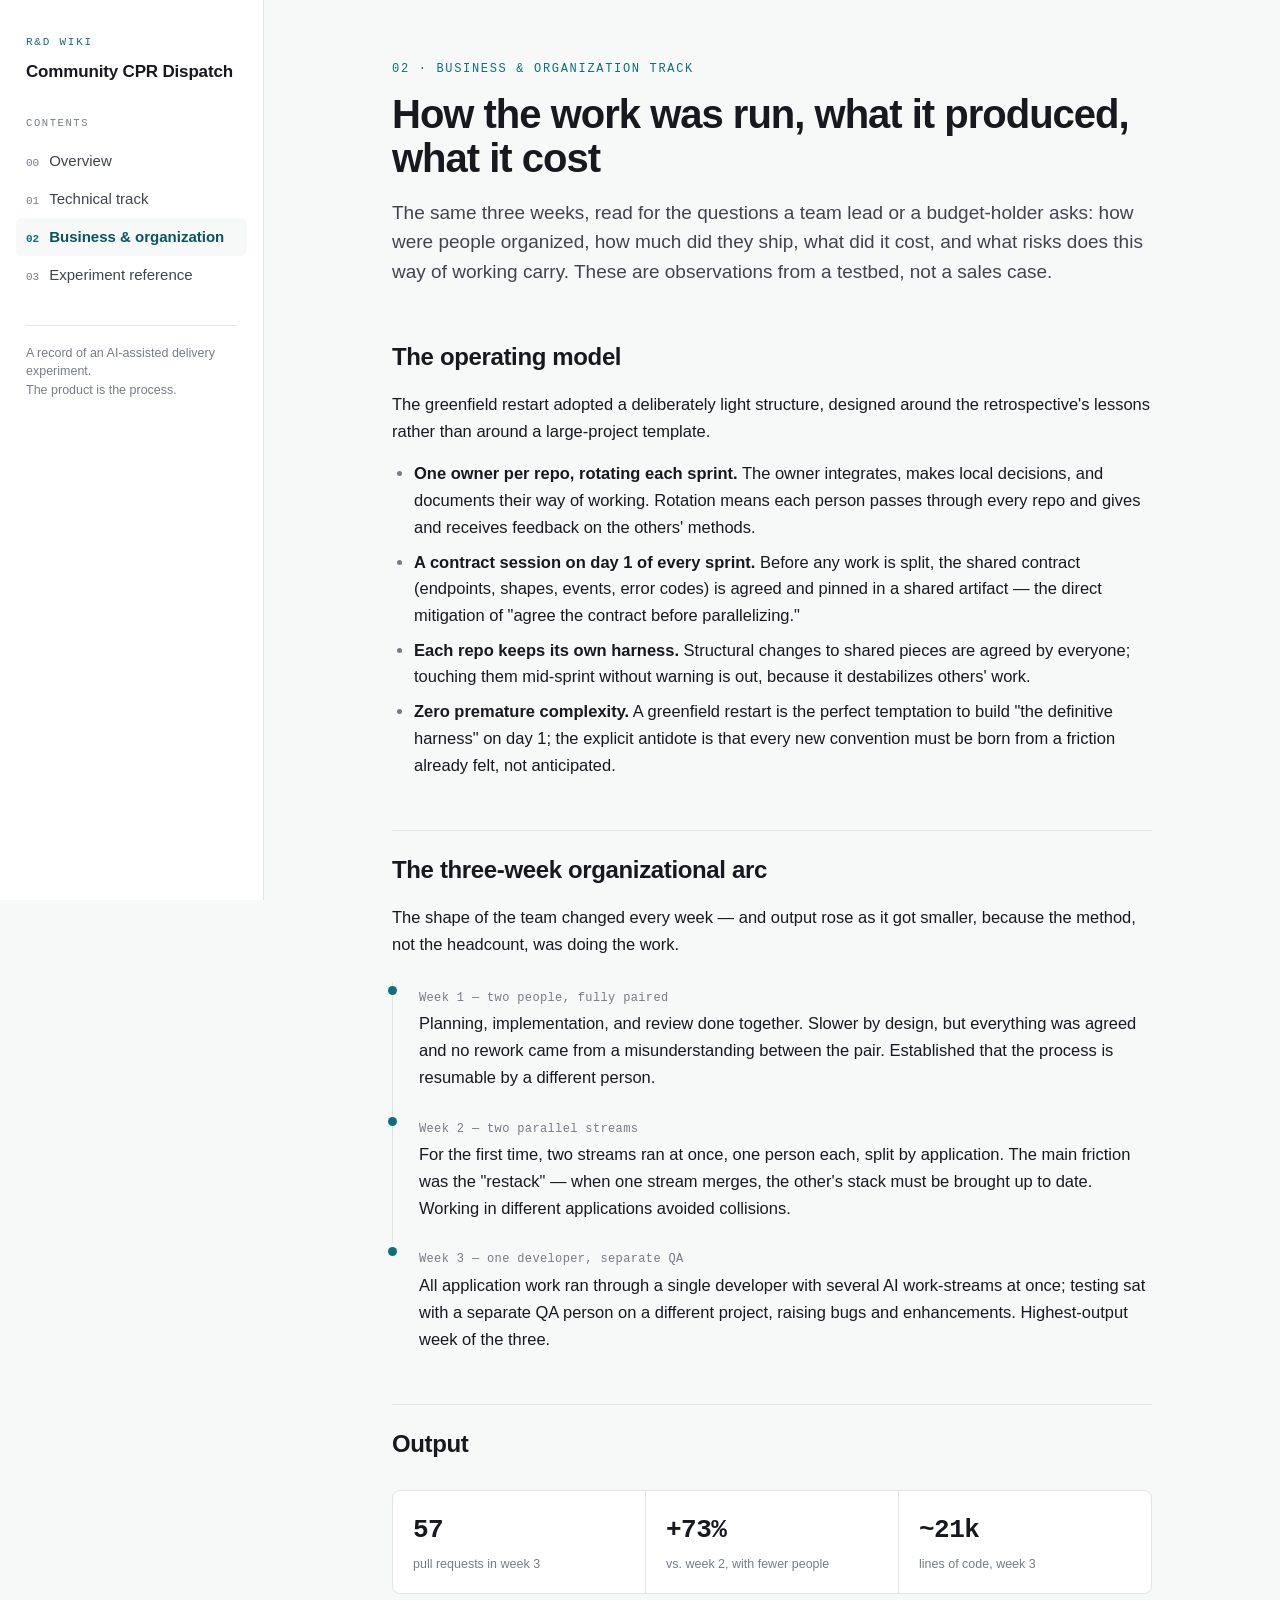
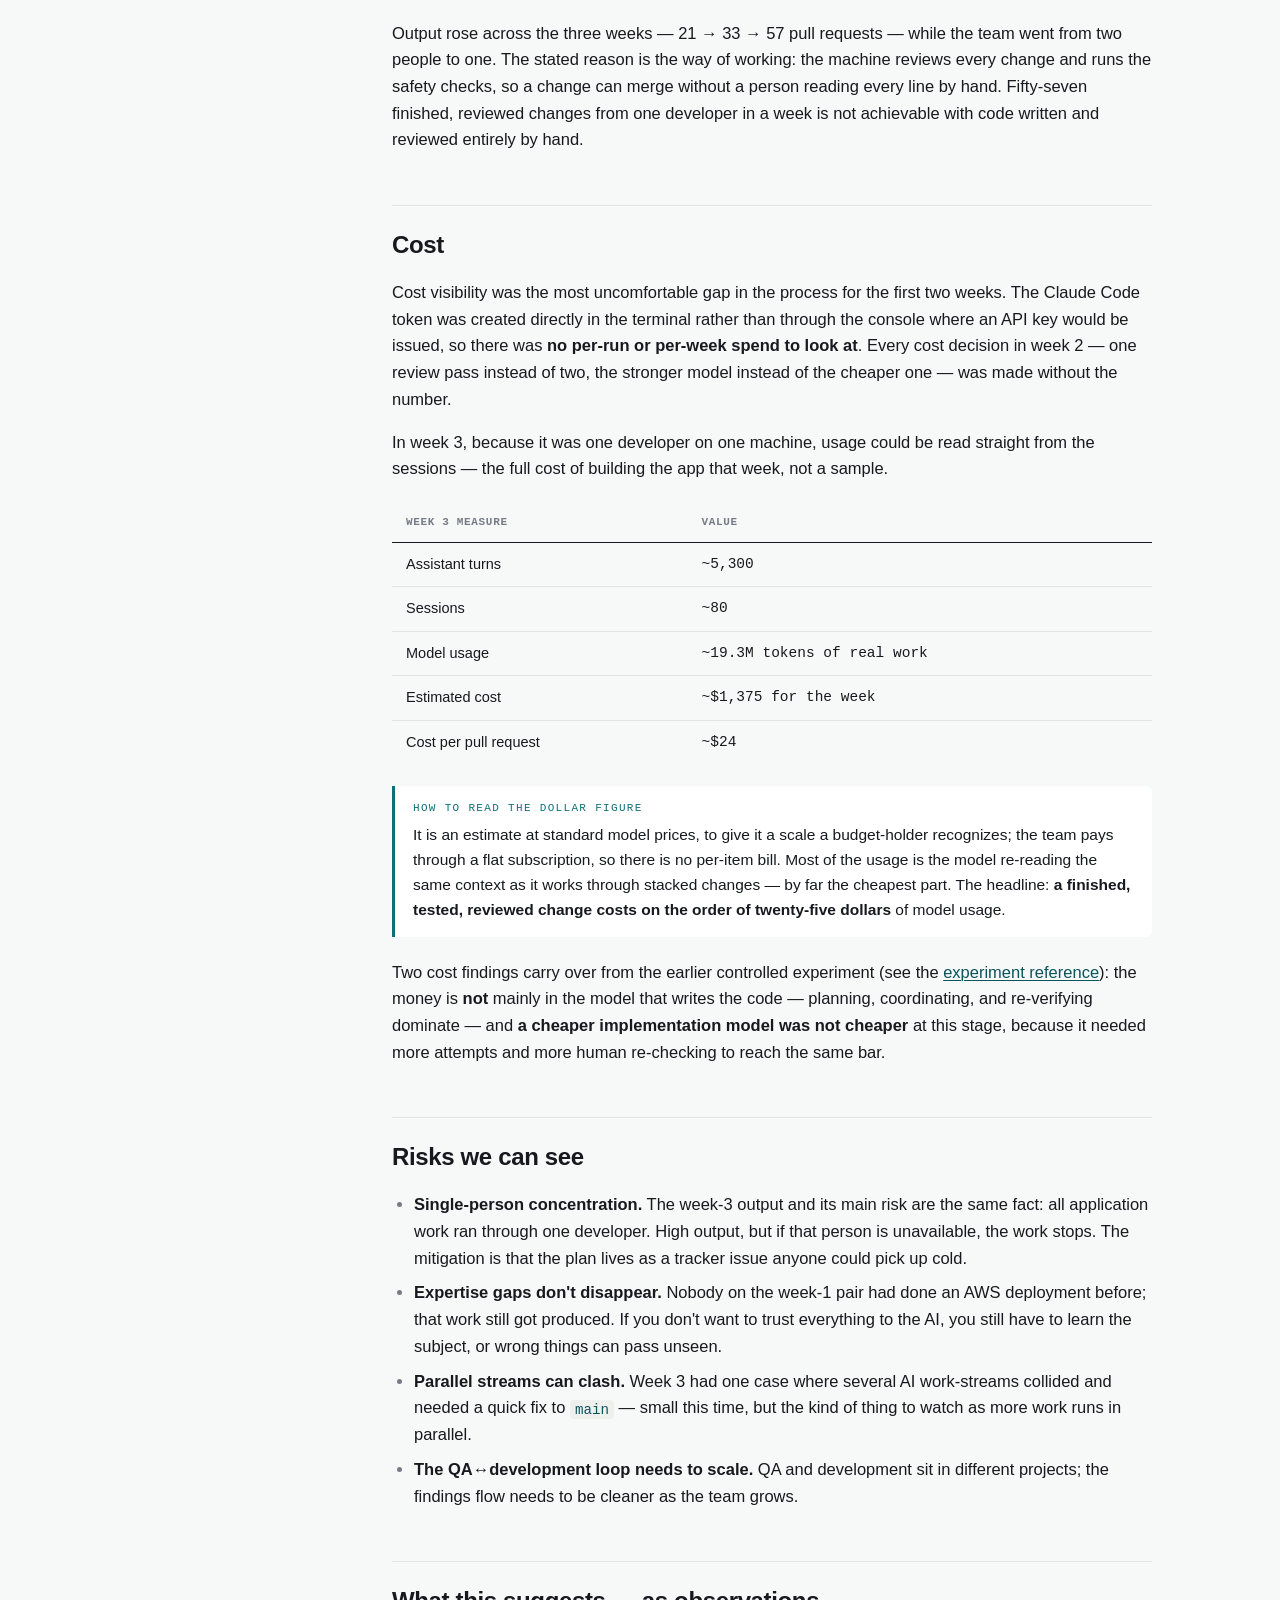
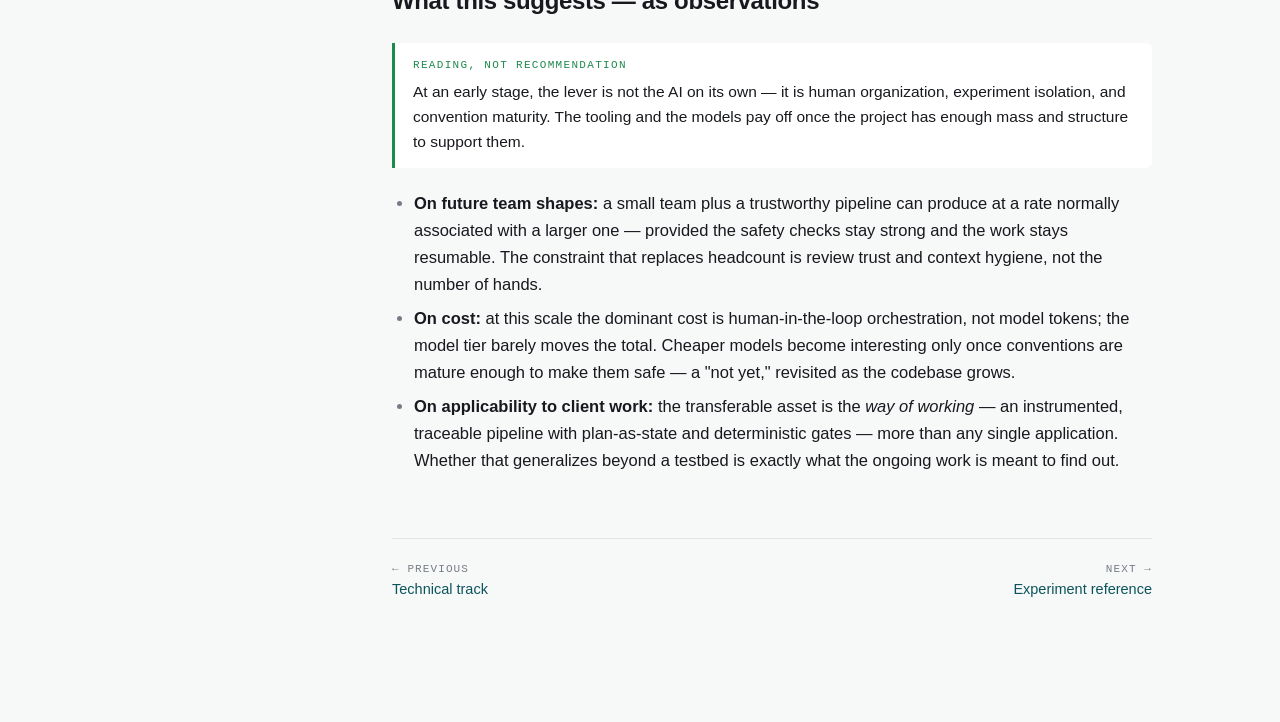
==== business.html @ be6d30e2 "Community CPR Dispatch R&D wiki: overview + technical, business, and experiment pages" ====
<!DOCTYPE html>
<html lang="en">
<head>
<meta charset="utf-8">
<meta name="viewport" content="width=device-width, initial-scale=1">
<title>Business & organization · CPR Dispatch R&amp;D Wiki</title>
<link rel="stylesheet" href="assets/style.css">
</head>
<body>
<div class="shell">
  <aside class="sidebar" id="sidebar">
    <a class="brand" href="index.html">
      <span class="kicker">R&amp;D Wiki</span>
      <span class="name">Community CPR Dispatch</span>
    </a>
    <button class="menu-btn" id="menuBtn" aria-label="Toggle navigation">Menu</button>
    <div class="nav-label">Contents</div>
    <nav class="nav">
      <a class="" href="index.html"><span class="idx">00</span><span>Overview</span></a>
      <a class="" href="technical.html"><span class="idx">01</span><span>Technical track</span></a>
      <a class="active" href="business.html"><span class="idx">02</span><span>Business & organization</span></a>
      <a class="" href="experiment.html"><span class="idx">03</span><span>Experiment reference</span></a>
    </nav>
    <div class="sidebar-foot">
      A record of an AI-assisted delivery experiment.<br>
      The product is the process.
    </div>
  </aside>
  <main class="content">
    <div class="content-inner">

<p class="eyebrow">02 · Business &amp; organization track</p>
<h1>How the work was run, what it produced, what it cost</h1>
<p class="lede">The same three weeks, read for the questions a team lead or a
budget-holder asks: how were people organized, how much did they ship, what did it cost,
and what risks does this way of working carry. These are observations from a testbed, not
a sales case.</p>

<h2>The operating model</h2>
<p>The greenfield restart adopted a deliberately light structure, designed around the
retrospective's lessons rather than around a large-project template.</p>
<ul>
  <li><strong>One owner per repo, rotating each sprint.</strong> The owner integrates,
  makes local decisions, and documents their way of working. Rotation means each person
  passes through every repo and gives and receives feedback on the others' methods.</li>
  <li><strong>A contract session on day 1 of every sprint.</strong> Before any work is
  split, the shared contract (endpoints, shapes, events, error codes) is agreed and
  pinned in a shared artifact — the direct mitigation of "agree the contract before
  parallelizing."</li>
  <li><strong>Each repo keeps its own harness.</strong> Structural changes to shared
  pieces are agreed by everyone; touching them mid-sprint without warning is out, because
  it destabilizes others' work.</li>
  <li><strong>Zero premature complexity.</strong> A greenfield restart is the perfect
  temptation to build "the definitive harness" on day 1; the explicit antidote is that
  every new convention must be born from a friction already felt, not anticipated.</li>
</ul>

<h2>The three-week organizational arc</h2>
<p>The shape of the team changed every week — and output rose as it got smaller, because
the method, not the headcount, was doing the work.</p>
<ul class="timeline">
  <li>
    <span class="t-date">Week 1 — two people, fully paired</span>
    <div class="t-body">Planning, implementation, and review done together. Slower by
    design, but everything was agreed and no rework came from a misunderstanding between
    the pair. Established that the process is resumable by a different person.</div>
  </li>
  <li>
    <span class="t-date">Week 2 — two parallel streams</span>
    <div class="t-body">For the first time, two streams ran at once, one person each, split
    by application. The main friction was the "restack" — when one stream merges, the
    other's stack must be brought up to date. Working in different applications avoided
    collisions.</div>
  </li>
  <li>
    <span class="t-date">Week 3 — one developer, separate QA</span>
    <div class="t-body">All application work ran through a single developer with several
    AI work-streams at once; testing sat with a separate QA person on a different project,
    raising bugs and enhancements. Highest-output week of the three.</div>
  </li>
</ul>

<h2>Output</h2>
<div class="stats">
  <div class="stat"><div class="v">57</div><div class="l">pull requests in week 3</div></div>
  <div class="stat"><div class="v">+73%</div><div class="l">vs. week 2, with fewer people</div></div>
  <div class="stat"><div class="v">~21k</div><div class="l">lines of code, week 3</div></div>
</div>
<p>Output rose across the three weeks — 21 → 33 → 57 pull requests — while the team went
from two people to one. The stated reason is the way of working: the machine reviews every
change and runs the safety checks, so a change can merge without a person reading every
line by hand. Fifty-seven finished, reviewed changes from one developer in a week is not
achievable with code written and reviewed entirely by hand.</p>

<h2>Cost</h2>
<p>Cost visibility was the most uncomfortable gap in the process for the first two weeks.
The Claude Code token was created directly in the terminal rather than through the console
where an API key would be issued, so there was <strong>no per-run or per-week spend to look
at</strong>. Every cost decision in week 2 — one review pass instead of two, the stronger
model instead of the cheaper one — was made without the number.</p>
<p>In week 3, because it was one developer on one machine, usage could be read straight from
the sessions — the full cost of building the app that week, not a sample.</p>
<div class="tbl-wrap">
<table>
  <thead><tr><th>Week 3 measure</th><th>Value</th></tr></thead>
  <tbody>
    <tr><td>Assistant turns</td><td class="num">~5,300</td></tr>
    <tr><td>Sessions</td><td class="num">~80</td></tr>
    <tr><td>Model usage</td><td class="num">~19.3M tokens of real work</td></tr>
    <tr><td>Estimated cost</td><td class="num">~$1,375 for the week</td></tr>
    <tr><td>Cost per pull request</td><td class="num">~$24</td></tr>
  </tbody>
</table>
</div>
<div class="note">
  <span class="note-label">How to read the dollar figure</span>
  <p>It is an estimate at standard model prices, to give it a scale a budget-holder
  recognizes; the team pays through a flat subscription, so there is no per-item bill. Most
  of the usage is the model re-reading the same context as it works through stacked changes
  — by far the cheapest part. The headline: <strong>a finished, tested, reviewed change
  costs on the order of twenty-five dollars</strong> of model usage.</p>
</div>
<p>Two cost findings carry over from the earlier controlled experiment (see the
<a href="experiment.html">experiment reference</a>): the money is <strong>not</strong>
mainly in the model that writes the code — planning, coordinating, and re-verifying
dominate — and <strong>a cheaper implementation model was not cheaper</strong> at this
stage, because it needed more attempts and more human re-checking to reach the same bar.</p>

<h2>Risks we can see</h2>
<ul>
  <li><strong>Single-person concentration.</strong> The week-3 output and its main risk are
  the same fact: all application work ran through one developer. High output, but if that
  person is unavailable, the work stops. The mitigation is that the plan lives as a tracker
  issue anyone could pick up cold.</li>
  <li><strong>Expertise gaps don't disappear.</strong> Nobody on the week-1 pair had done an
  AWS deployment before; that work still got produced. If you don't want to trust everything
  to the AI, you still have to learn the subject, or wrong things can pass unseen.</li>
  <li><strong>Parallel streams can clash.</strong> Week 3 had one case where several
  AI work-streams collided and needed a quick fix to <code>main</code> — small this time,
  but the kind of thing to watch as more work runs in parallel.</li>
  <li><strong>The QA↔development loop needs to scale.</strong> QA and development sit in
  different projects; the findings flow needs to be cleaner as the team grows.</li>
</ul>

<h2>What this suggests — as observations</h2>
<div class="note finding">
  <span class="note-label">Reading, not recommendation</span>
  <p>At an early stage, the lever is not the AI on its own — it is human organization,
  experiment isolation, and convention maturity. The tooling and the models pay off once
  the project has enough mass and structure to support them.</p>
</div>
<ul>
  <li><strong>On future team shapes:</strong> a small team plus a trustworthy pipeline can
  produce at a rate normally associated with a larger one — provided the safety checks stay
  strong and the work stays resumable. The constraint that replaces headcount is review
  trust and context hygiene, not the number of hands.</li>
  <li><strong>On cost:</strong> at this scale the dominant cost is human-in-the-loop
  orchestration, not model tokens; the model tier barely moves the total. Cheaper models
  become interesting only once conventions are mature enough to make them safe — a "not
  yet," revisited as the codebase grows.</li>
  <li><strong>On applicability to client work:</strong> the transferable asset is the
  <em>way of working</em> — an instrumented, traceable pipeline with plan-as-state and
  deterministic gates — more than any single application. Whether that generalizes beyond a
  testbed is exactly what the ongoing work is meant to find out.</li>
</ul>

<div class="pager">
  <a href="technical.html"><span class="p-dir">← Previous</span>Technical track</a>
  <a href="experiment.html" style="text-align:right"><span class="p-dir">Next →</span>Experiment reference</a>
</div>

    </div>
  </main>
</div>
<script>
  var b=document.getElementById('menuBtn'),s=document.getElementById('sidebar');
  if(b){b.addEventListener('click',function(){s.classList.toggle('open');});}
</script>
</body>
</html>
---- assets/style.css ----
/* ============================================================
   Community CPR Dispatch — R&D Wiki
   Aesthetic: engineering log / instrument panel.
   Cool neutrals, teal signal accent, PASS/FAIL data chips,
   mono labels drawn from the project's own verify readouts.
   ============================================================ */

:root {
  --ink:        #17191e;
  --ink-soft:   #40444d;
  --muted:      #767c86;
  --line:       #e4e5e2;
  --line-soft:  #eef0ee;
  --paper:      #f7f8f8;
  --card:       #ffffff;
  --accent:     #0e6f78;
  --accent-ink: #0a545b;
  --pass:       #1f8a4c;
  --pass-bg:    #eaf6ee;
  --fail:       #c0362c;
  --fail-bg:    #fbecea;
  --warn:       #9a6b00;
  --warn-bg:    #fbf1d9;

  --sans: -apple-system, BlinkMacSystemFont, "Segoe UI", Roboto, Helvetica, Arial, sans-serif;
  --mono: ui-monospace, "SF Mono", "JetBrains Mono", "Roboto Mono", Menlo, Consolas, monospace;

  --sidebar-w: 264px;
  --measure: 760px;
}

* { box-sizing: border-box; }

html { -webkit-text-size-adjust: 100%; scroll-behavior: smooth; }

body {
  margin: 0;
  background: var(--paper);
  color: var(--ink);
  font-family: var(--sans);
  font-size: 16.5px;
  line-height: 1.62;
  -webkit-font-smoothing: antialiased;
}

/* ---------- Layout shell ---------- */

.shell { display: flex; align-items: flex-start; }

.sidebar {
  width: var(--sidebar-w);
  flex: 0 0 var(--sidebar-w);
  position: sticky;
  top: 0;
  height: 100vh;
  padding: 34px 26px;
  border-right: 1px solid var(--line);
  background: var(--card);
  overflow-y: auto;
}

.content {
  flex: 1 1 auto;
  min-width: 0;
  padding: 60px 48px 120px;
}

.content-inner { max-width: var(--measure); margin: 0 auto; }

/* ---------- Sidebar ---------- */

.brand {
  display: block;
  text-decoration: none;
  color: var(--ink);
  margin-bottom: 30px;
}
.brand .kicker {
  font-family: var(--mono);
  font-size: 11px;
  letter-spacing: 0.16em;
  text-transform: uppercase;
  color: var(--accent);
  display: block;
  margin-bottom: 6px;
}
.brand .name {
  font-weight: 700;
  font-size: 17px;
  letter-spacing: -0.01em;
  line-height: 1.25;
}

.nav-label {
  font-family: var(--mono);
  font-size: 10.5px;
  letter-spacing: 0.15em;
  text-transform: uppercase;
  color: var(--muted);
  margin: 24px 0 10px;
}

.nav a {
  display: flex;
  align-items: baseline;
  gap: 10px;
  text-decoration: none;
  color: var(--ink-soft);
  padding: 7px 10px;
  margin: 0 -10px;
  border-radius: 6px;
  font-size: 15px;
  transition: background .12s ease, color .12s ease;
}
.nav a:hover { background: var(--line-soft); color: var(--ink); }
.nav a.active { background: var(--paper); color: var(--accent-ink); font-weight: 600; }
.nav a .idx {
  font-family: var(--mono);
  font-size: 11px;
  color: var(--muted);
  flex: 0 0 auto;
}
.nav a.active .idx { color: var(--accent); }

.sidebar-foot {
  margin-top: 30px;
  padding-top: 18px;
  border-top: 1px solid var(--line);
  font-size: 12.5px;
  color: var(--muted);
  line-height: 1.5;
}

/* ---------- Typography ---------- */

.eyebrow {
  font-family: var(--mono);
  font-size: 12px;
  letter-spacing: 0.14em;
  text-transform: uppercase;
  color: var(--accent);
  margin: 0 0 14px;
}

h1 {
  font-size: 40px;
  line-height: 1.08;
  letter-spacing: -0.025em;
  font-weight: 750;
  margin: 0 0 18px;
}

.lede {
  font-size: 19px;
  line-height: 1.55;
  color: var(--ink-soft);
  margin: 0 0 40px;
}

h2 {
  font-size: 24px;
  letter-spacing: -0.015em;
  font-weight: 700;
  margin: 52px 0 14px;
  padding-top: 20px;
  border-top: 1px solid var(--line);
}
h2:first-of-type { border-top: none; padding-top: 0; }

h3 {
  font-size: 17.5px;
  font-weight: 680;
  letter-spacing: -0.005em;
  margin: 30px 0 8px;
}

p { margin: 0 0 16px; }

a { color: var(--accent-ink); text-decoration: underline; text-underline-offset: 2px; text-decoration-thickness: 1px; }
a:hover { color: var(--accent); }

strong { font-weight: 660; }

ul, ol { margin: 0 0 18px; padding-left: 22px; }
li { margin: 0 0 8px; }
li::marker { color: var(--muted); }

code {
  font-family: var(--mono);
  font-size: 0.86em;
  background: var(--line-soft);
  padding: 1.5px 5px;
  border-radius: 4px;
  color: var(--accent-ink);
}

hr { border: none; border-top: 1px solid var(--line); margin: 40px 0; }

/* ---------- Signature: readout panels ---------- */

.readout {
  background: #14161b;
  color: #d7dae0;
  border-radius: 8px;
  padding: 18px 20px;
  font-family: var(--mono);
  font-size: 13px;
  line-height: 1.7;
  margin: 22px 0;
  overflow-x: auto;
}
.readout .r-head { color: #8a919c; margin-bottom: 6px; }
.readout .pass { color: #62d08a; }
.readout .fail { color: #ff8a7a; }
.readout .dim  { color: #8a919c; }

/* PASS / FAIL inline chips */
.chip {
  display: inline-block;
  font-family: var(--mono);
  font-size: 11px;
  letter-spacing: 0.06em;
  text-transform: uppercase;
  padding: 2px 8px;
  border-radius: 100px;
  vertical-align: middle;
}
.chip.pass { background: var(--pass-bg); color: var(--pass); }
.chip.fail { background: var(--fail-bg); color: var(--fail); }
.chip.warn { background: var(--warn-bg); color: var(--warn); }

/* ---------- Callout ---------- */

.note {
  border-left: 3px solid var(--accent);
  background: var(--card);
  padding: 14px 18px;
  border-radius: 0 6px 6px 0;
  margin: 22px 0;
  font-size: 15.5px;
}
.note .note-label {
  font-family: var(--mono);
  font-size: 11px;
  letter-spacing: 0.12em;
  text-transform: uppercase;
  color: var(--accent);
  display: block;
  margin-bottom: 4px;
}
.note p:last-child { margin-bottom: 0; }

.finding {
  border-left: 3px solid var(--pass);
}
.finding .note-label { color: var(--pass); }

/* ---------- Tables ---------- */

.tbl-wrap { overflow-x: auto; margin: 22px 0; }
table {
  width: 100%;
  border-collapse: collapse;
  font-size: 14.5px;
}
th, td {
  text-align: left;
  padding: 10px 14px;
  border-bottom: 1px solid var(--line);
  vertical-align: top;
}
thead th {
  font-family: var(--mono);
  font-size: 11px;
  letter-spacing: 0.06em;
  text-transform: uppercase;
  color: var(--muted);
  border-bottom: 1.5px solid var(--ink);
  font-weight: 600;
}
tbody tr:last-child td { border-bottom: none; }
td.num { font-family: var(--mono); white-space: nowrap; }

/* ---------- Stat strip ---------- */

.stats {
  display: grid;
  grid-template-columns: repeat(3, 1fr);
  gap: 1px;
  background: var(--line);
  border: 1px solid var(--line);
  border-radius: 8px;
  overflow: hidden;
  margin: 26px 0;
}
.stat { background: var(--card); padding: 18px 20px; }
.stat .v {
  font-size: 26px;
  font-weight: 720;
  letter-spacing: -0.02em;
  font-family: var(--mono);
}
.stat .l {
  font-size: 12.5px;
  color: var(--muted);
  margin-top: 3px;
}

/* ---------- Track cards (overview) ---------- */

.tracks { display: grid; grid-template-columns: 1fr 1fr; gap: 18px; margin: 26px 0 10px; }
.track-card {
  display: block;
  text-decoration: none;
  color: var(--ink);
  border: 1px solid var(--line);
  border-radius: 10px;
  padding: 22px;
  background: var(--card);
  transition: border-color .14s ease, transform .14s ease;
}
.track-card:hover { border-color: var(--accent); transform: translateY(-2px); }
.track-card .tc-idx {
  font-family: var(--mono);
  font-size: 11px;
  letter-spacing: 0.12em;
  text-transform: uppercase;
  color: var(--accent);
}
.track-card h3 { margin: 8px 0 6px; }
.track-card p { color: var(--ink-soft); font-size: 14.5px; margin: 0; }

/* ---------- Timeline ---------- */

.timeline { margin: 24px 0; padding: 0; list-style: none; }
.timeline li {
  position: relative;
  padding: 0 0 22px 26px;
  border-left: 1.5px solid var(--line);
  margin: 0;
}
.timeline li:last-child { border-left-color: transparent; padding-bottom: 0; }
.timeline li::before {
  content: "";
  position: absolute;
  left: -5.5px; top: 4px;
  width: 9px; height: 9px;
  border-radius: 100px;
  background: var(--accent);
}
.timeline .t-date {
  font-family: var(--mono);
  font-size: 12px;
  color: var(--muted);
  letter-spacing: 0.03em;
}
.timeline .t-body { margin-top: 2px; }

/* ---------- Footer nav ---------- */

.pager {
  display: flex;
  justify-content: space-between;
  gap: 16px;
  margin-top: 64px;
  padding-top: 22px;
  border-top: 1px solid var(--line);
  font-size: 14.5px;
}
.pager a { text-decoration: none; }
.pager .p-dir {
  font-family: var(--mono);
  font-size: 11px;
  letter-spacing: 0.1em;
  text-transform: uppercase;
  color: var(--muted);
  display: block;
}

.meta-foot {
  margin-top: 40px;
  font-size: 12.5px;
  color: var(--muted);
  font-family: var(--mono);
}

/* ---------- Mobile ---------- */

.menu-btn { display: none; }

@media (max-width: 820px) {
  .shell { flex-direction: column; }
  .sidebar {
    position: static;
    width: 100%;
    flex-basis: auto;
    height: auto;
    border-right: none;
    border-bottom: 1px solid var(--line);
    padding: 20px 22px;
  }
  .sidebar .nav, .sidebar .nav-label, .sidebar .sidebar-foot { display: none; }
  .sidebar.open .nav, .sidebar.open .nav-label, .sidebar.open .sidebar-foot { display: block; }
  .brand { margin-bottom: 0; }
  .menu-btn {
    display: block;
    position: absolute;
    top: 20px; right: 22px;
    font-family: var(--mono);
    font-size: 12px;
    letter-spacing: 0.08em;
    text-transform: uppercase;
    background: none;
    border: 1px solid var(--line);
    border-radius: 6px;
    padding: 6px 12px;
    color: var(--ink-soft);
    cursor: pointer;
  }
  .sidebar { position: relative; }
  .content { padding: 36px 22px 90px; }
  h1 { font-size: 31px; }
  .tracks { grid-template-columns: 1fr; }
  .stats { grid-template-columns: 1fr; }
}

@media (prefers-reduced-motion: reduce) {
  * { scroll-behavior: auto; transition: none !important; }
}

/* Focus visibility */
a:focus-visible, button:focus-visible, .track-card:focus-visible {
  outline: 2px solid var(--accent);
  outline-offset: 2px;
  border-radius: 4px;
}
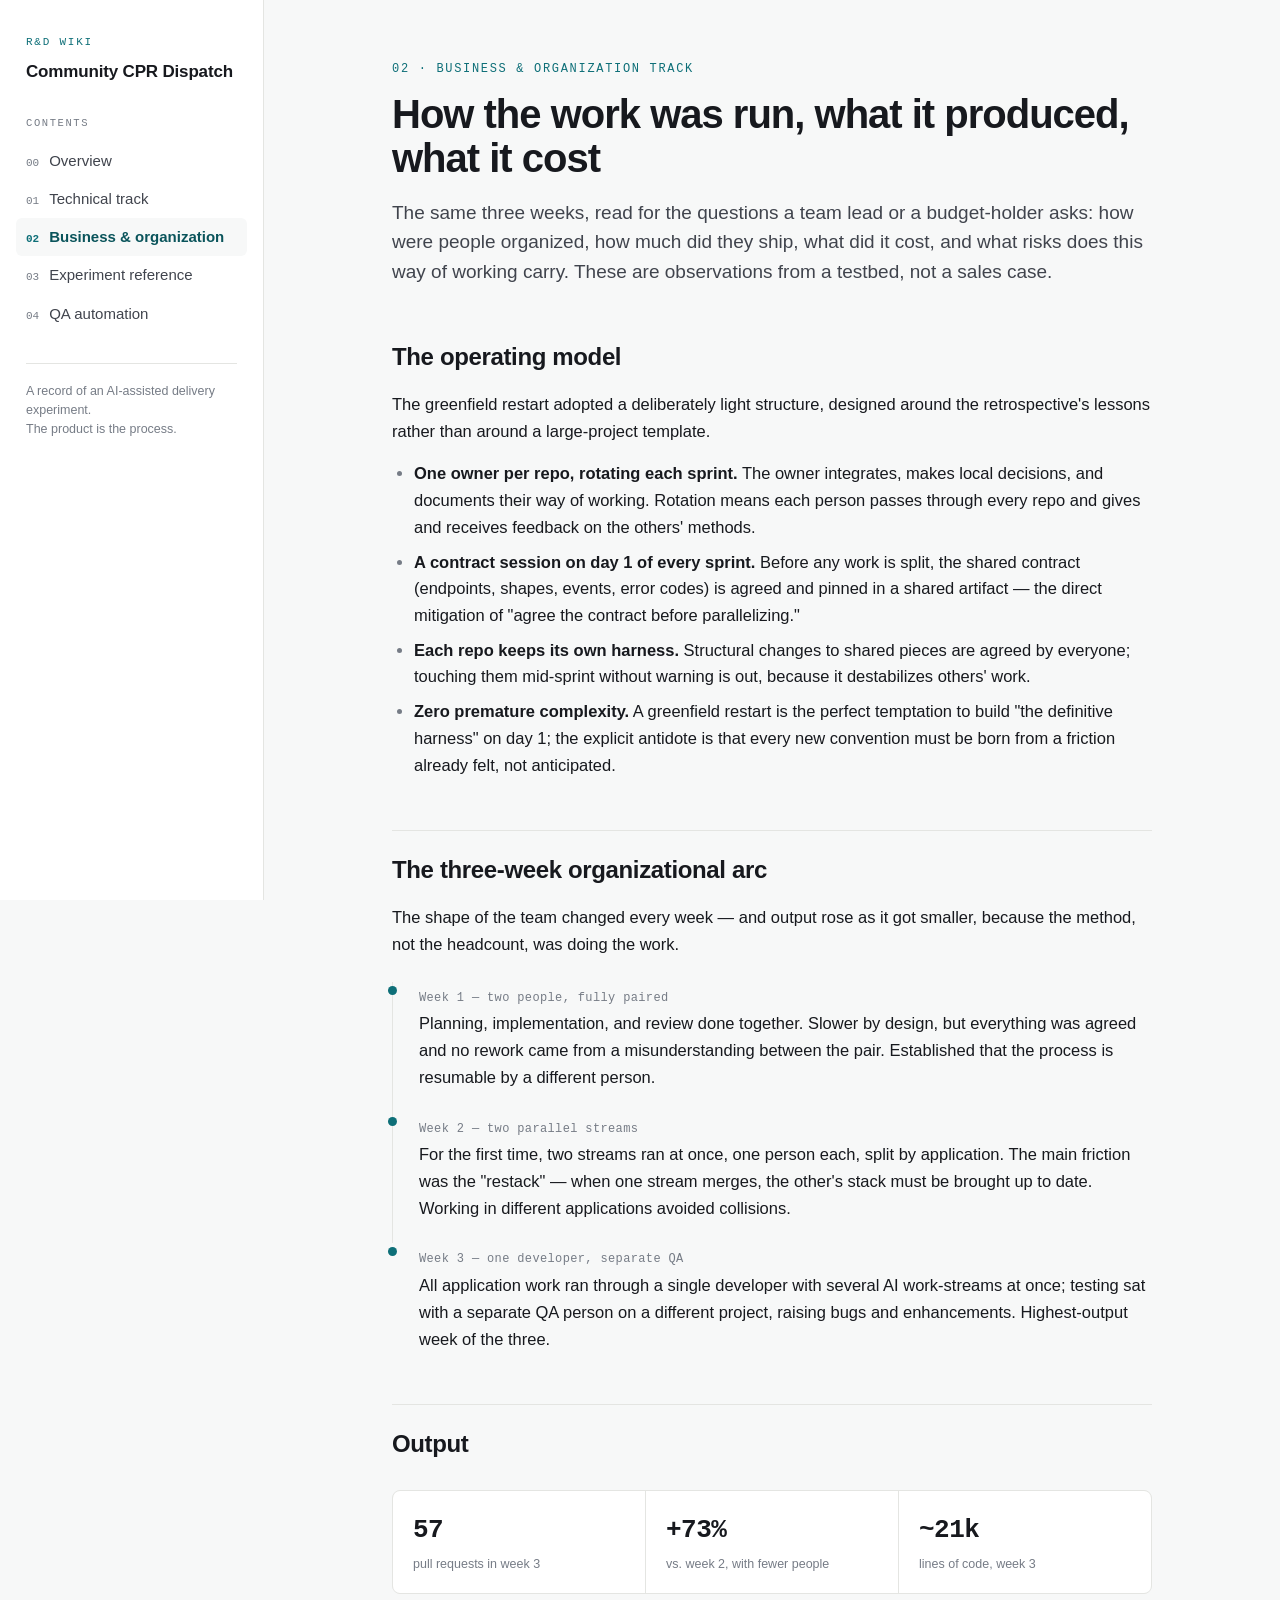
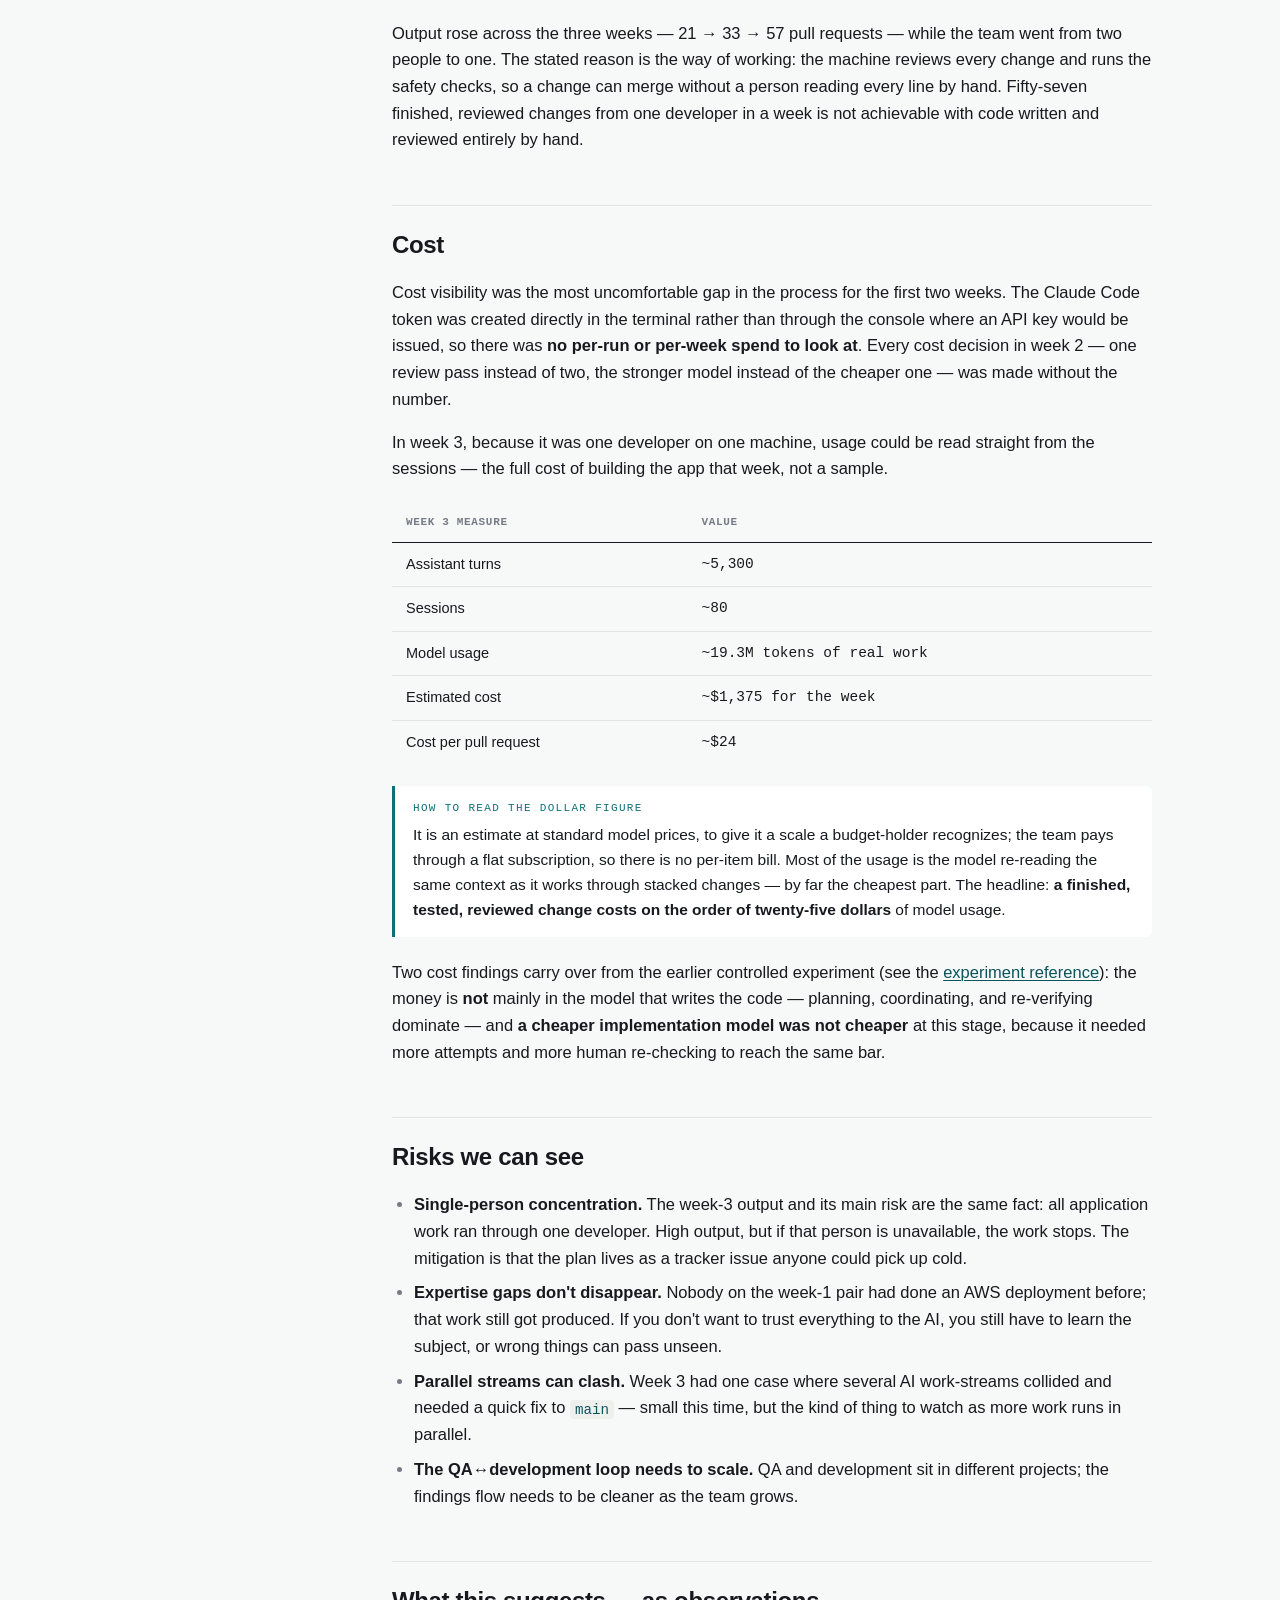
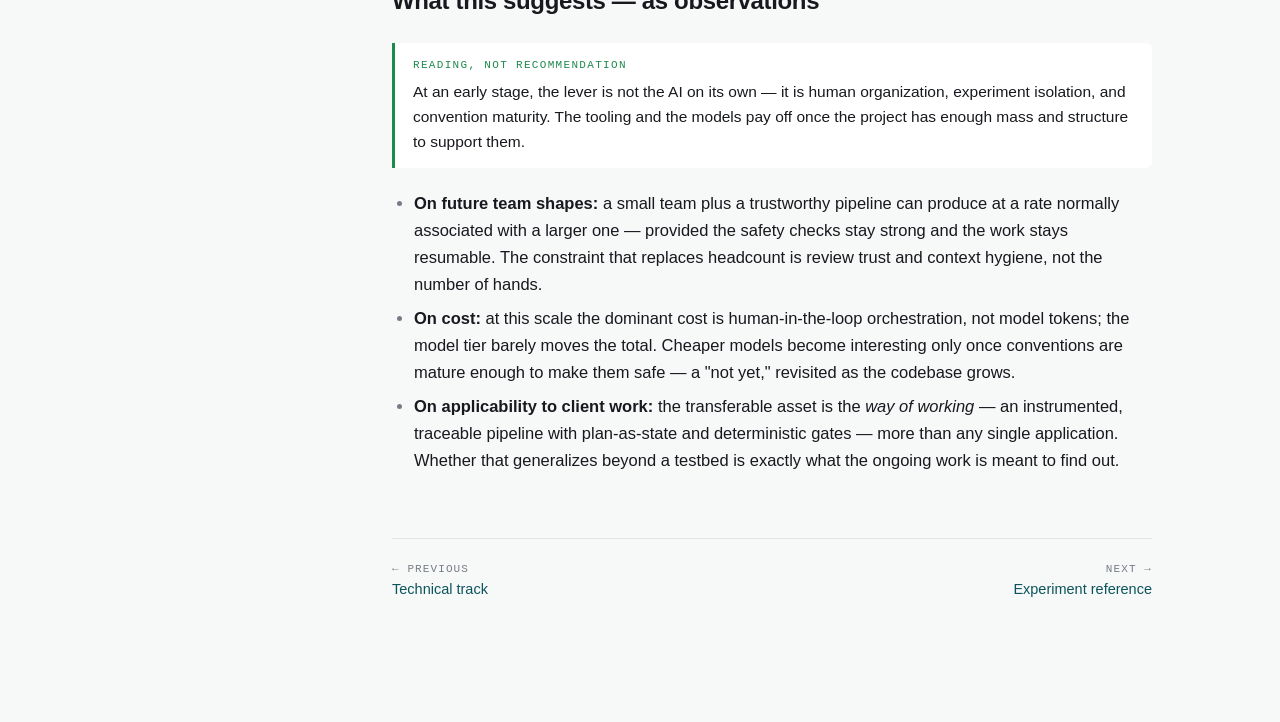
==== commit 8decea78: "Add QA automation track: lanes, skill chain, run-2 model experiment" ====
--- a/business.html
+++ b/business.html
@@ -20,6 +20,7 @@
       <a class="" href="technical.html"><span class="idx">01</span><span>Technical track</span></a>
       <a class="active" href="business.html"><span class="idx">02</span><span>Business & organization</span></a>
       <a class="" href="experiment.html"><span class="idx">03</span><span>Experiment reference</span></a>
+      <a class="" href="qa.html"><span class="idx">04</span><span>QA automation</span></a>
     </nav>
     <div class="sidebar-foot">
       A record of an AI-assisted delivery experiment.<br>
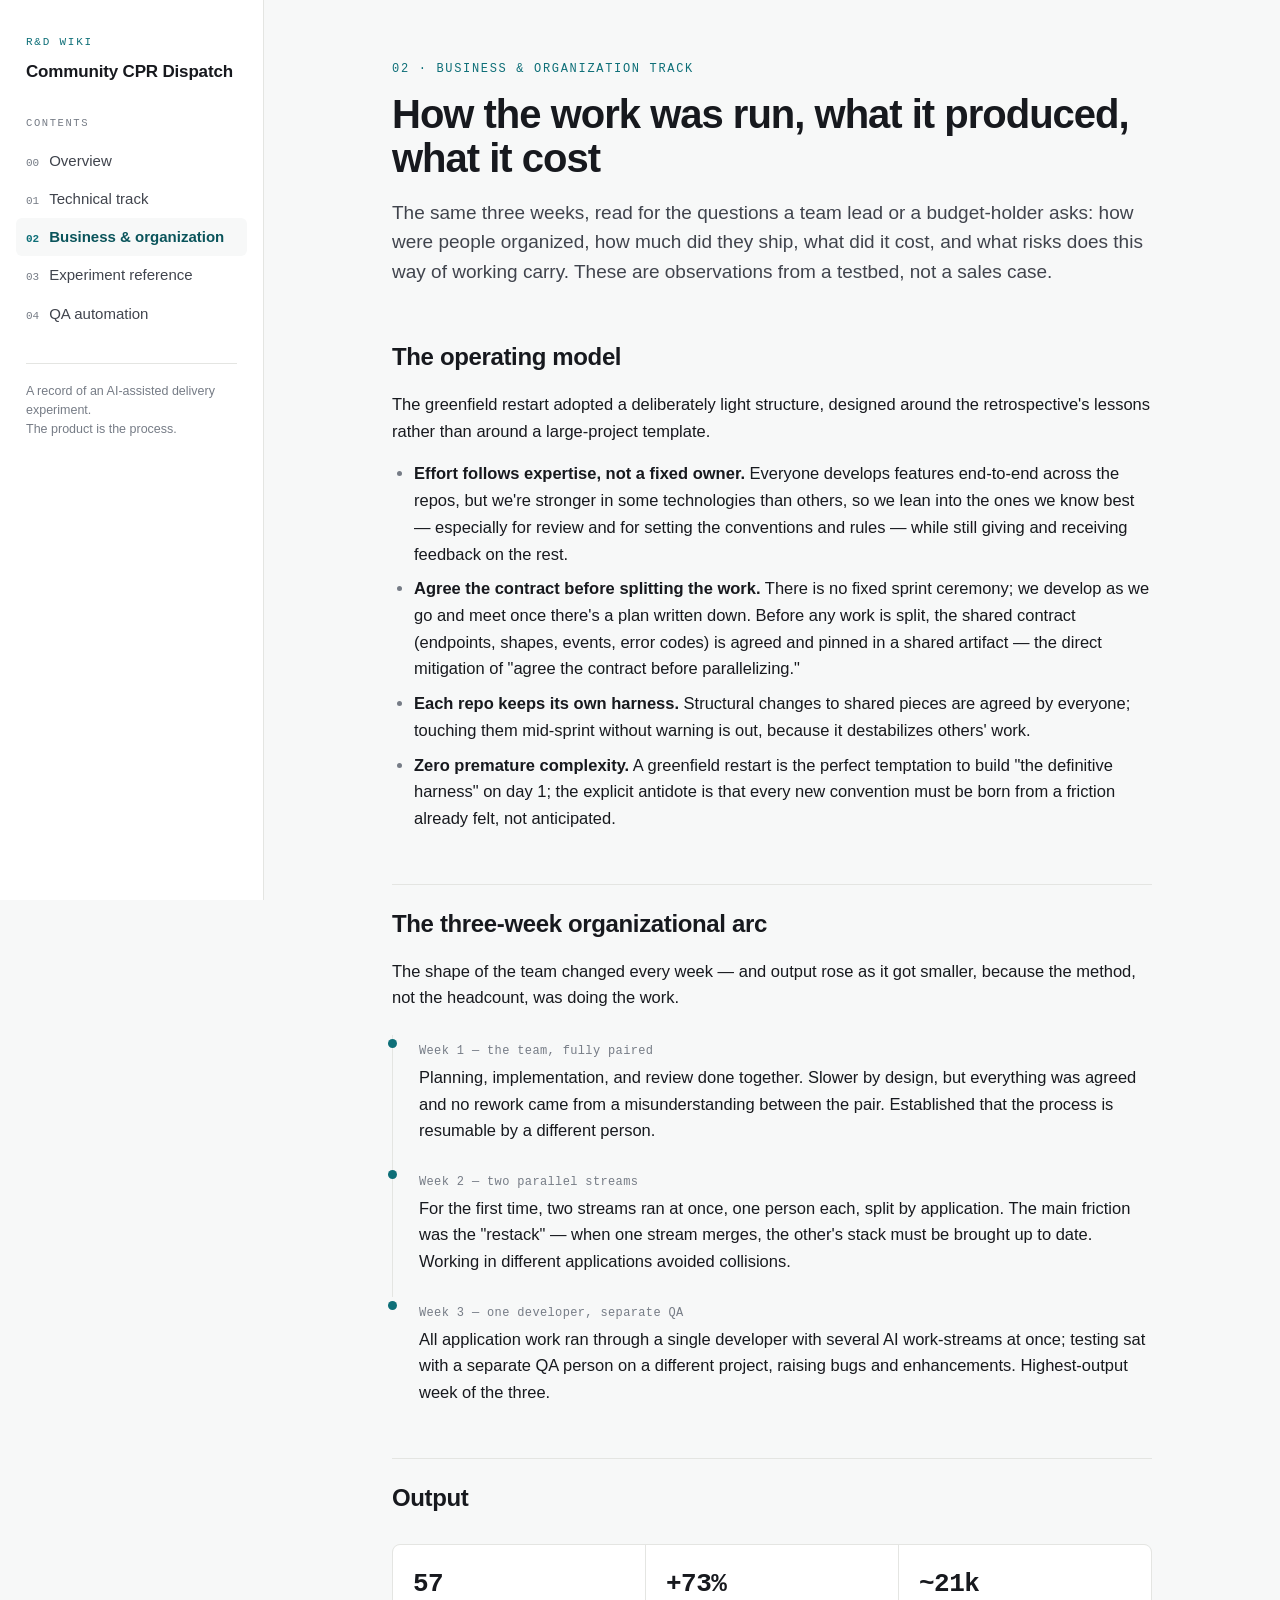
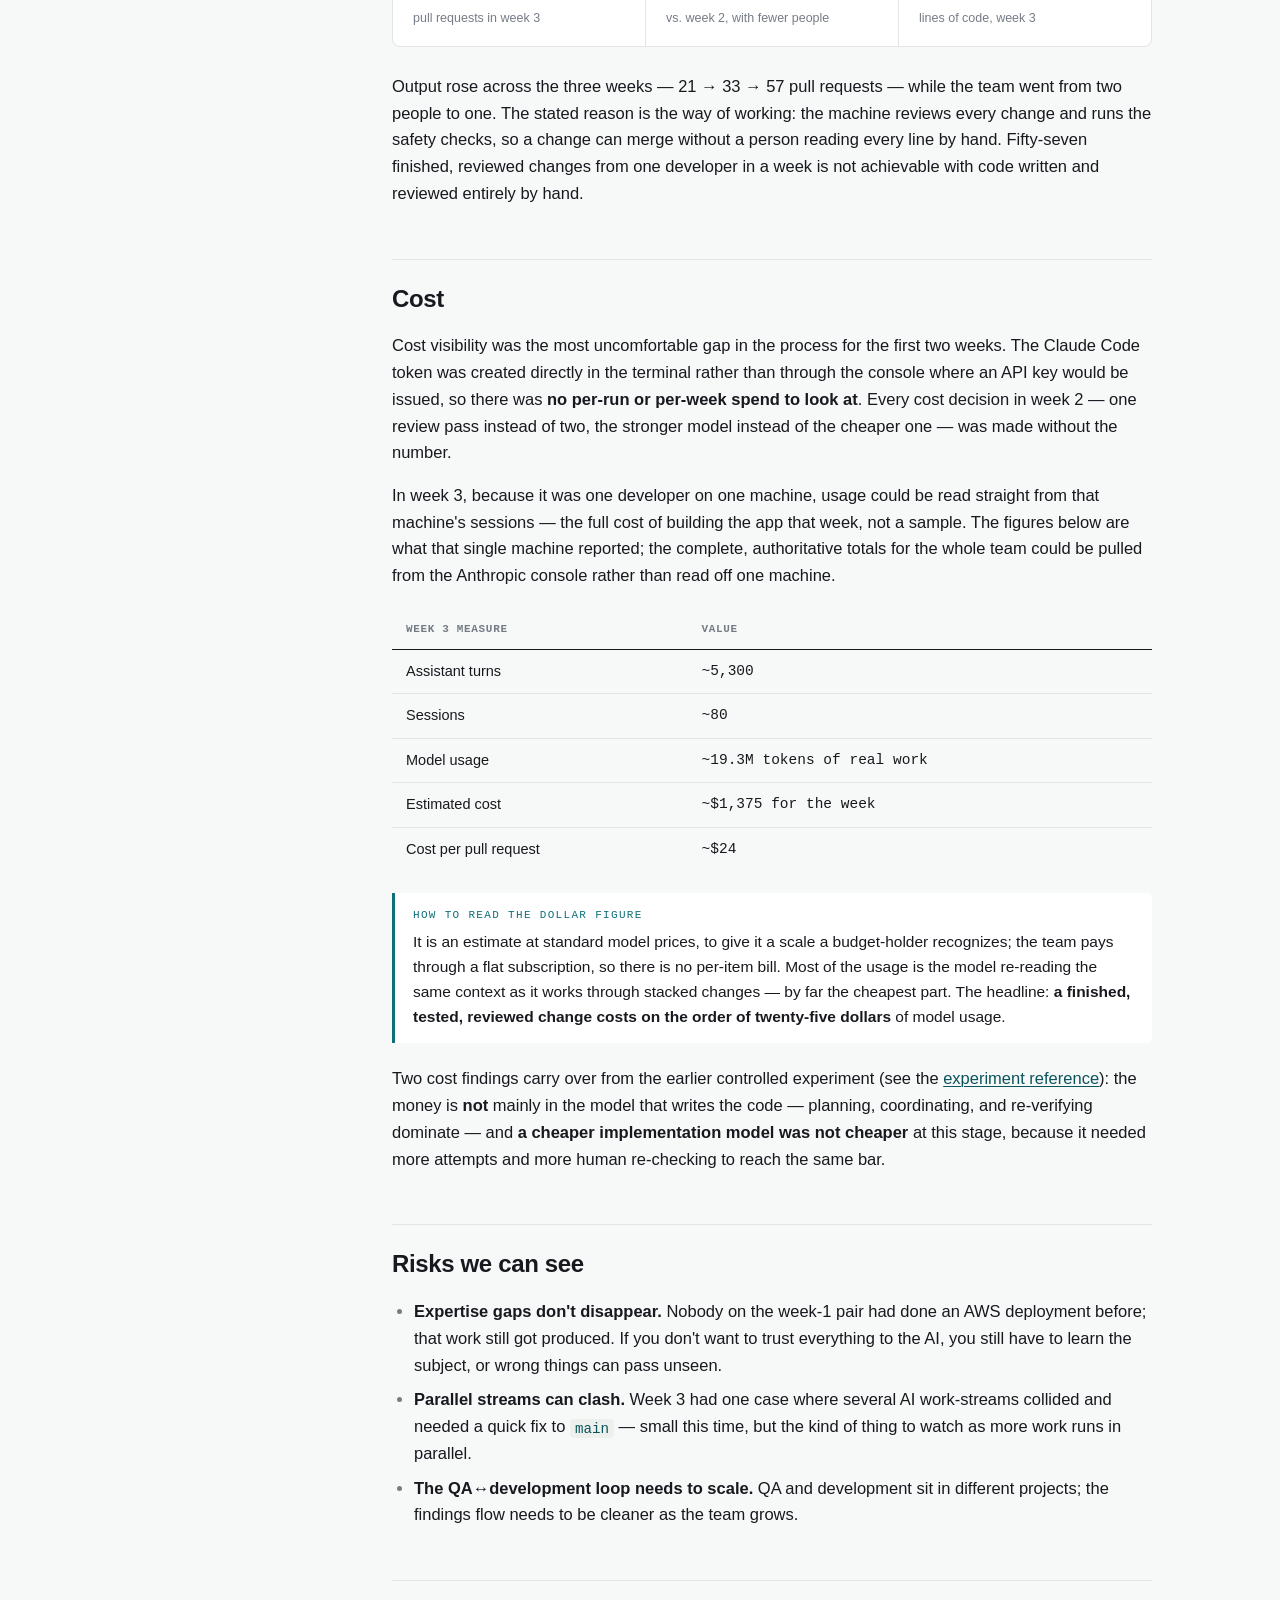
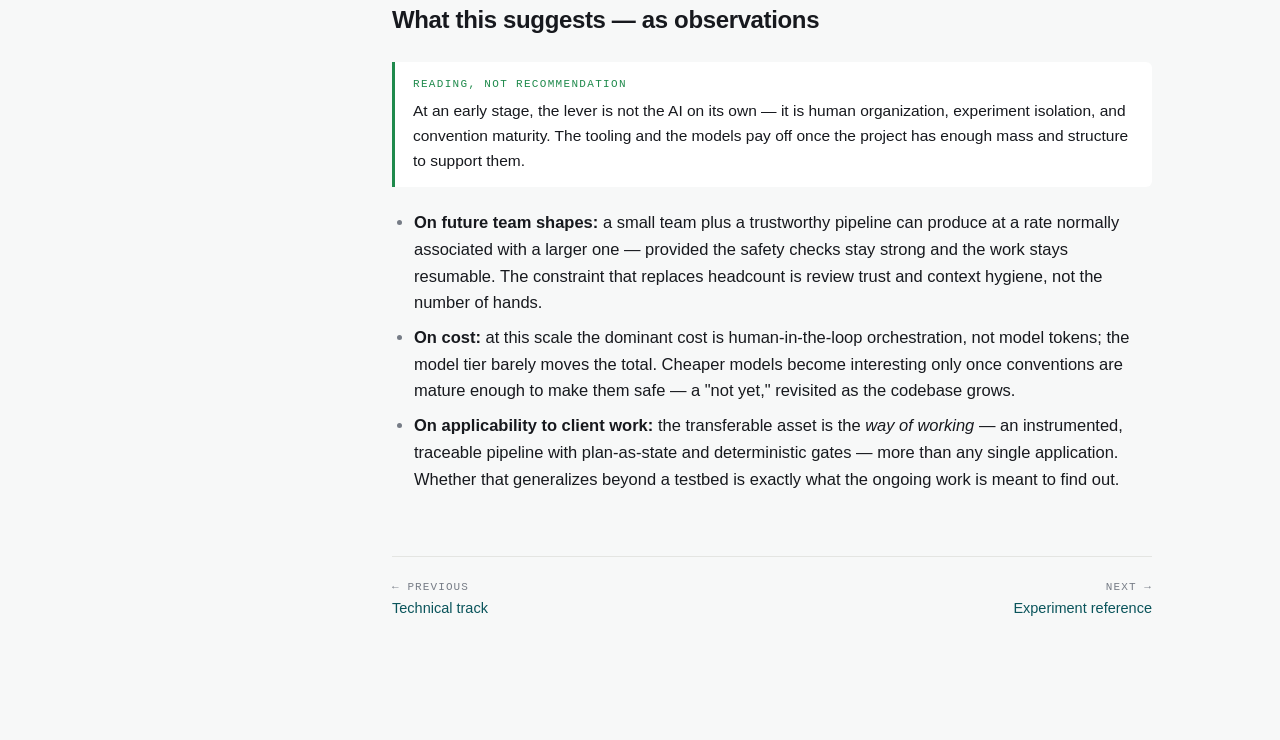
==== commit 9cf74d38: "Reframe operating model around the team; clarify one-machine token figures" ====
--- a/business.html
+++ b/business.html
@@ -41,13 +41,14 @@
 <p>The greenfield restart adopted a deliberately light structure, designed around the
 retrospective's lessons rather than around a large-project template.</p>
 <ul>
-  <li><strong>One owner per repo, rotating each sprint.</strong> The owner integrates,
-  makes local decisions, and documents their way of working. Rotation means each person
-  passes through every repo and gives and receives feedback on the others' methods.</li>
-  <li><strong>A contract session on day 1 of every sprint.</strong> Before any work is
-  split, the shared contract (endpoints, shapes, events, error codes) is agreed and
-  pinned in a shared artifact — the direct mitigation of "agree the contract before
-  parallelizing."</li>
+  <li><strong>Effort follows expertise, not a fixed owner.</strong> Everyone develops
+  features end-to-end across the repos, but we're stronger in some technologies than others,
+  so we lean into the ones we know best — especially for review and for setting the
+  conventions and rules — while still giving and receiving feedback on the rest.</li>
+  <li><strong>Agree the contract before splitting the work.</strong> There is no fixed sprint
+  ceremony; we develop as we go and meet once there's a plan written down. Before any work is
+  split, the shared contract (endpoints, shapes, events, error codes) is agreed and pinned in
+  a shared artifact — the direct mitigation of "agree the contract before parallelizing."</li>
   <li><strong>Each repo keeps its own harness.</strong> Structural changes to shared
   pieces are agreed by everyone; touching them mid-sprint without warning is out, because
   it destabilizes others' work.</li>
@@ -61,7 +62,7 @@
 the method, not the headcount, was doing the work.</p>
 <ul class="timeline">
   <li>
-    <span class="t-date">Week 1 — two people, fully paired</span>
+    <span class="t-date">Week 1 — the team, fully paired</span>
     <div class="t-body">Planning, implementation, and review done together. Slower by
     design, but everything was agreed and no rework came from a misunderstanding between
     the pair. Established that the process is resumable by a different person.</div>
@@ -100,7 +101,9 @@
 at</strong>. Every cost decision in week 2 — one review pass instead of two, the stronger
 model instead of the cheaper one — was made without the number.</p>
 <p>In week 3, because it was one developer on one machine, usage could be read straight from
-the sessions — the full cost of building the app that week, not a sample.</p>
+that machine's sessions — the full cost of building the app that week, not a sample. The
+figures below are what that single machine reported; the complete, authoritative totals for
+the whole team could be pulled from the Anthropic console rather than read off one machine.</p>
 <div class="tbl-wrap">
 <table>
   <thead><tr><th>Week 3 measure</th><th>Value</th></tr></thead>
@@ -129,10 +132,6 @@
 
 <h2>Risks we can see</h2>
 <ul>
-  <li><strong>Single-person concentration.</strong> The week-3 output and its main risk are
-  the same fact: all application work ran through one developer. High output, but if that
-  person is unavailable, the work stops. The mitigation is that the plan lives as a tracker
-  issue anyone could pick up cold.</li>
   <li><strong>Expertise gaps don't disappear.</strong> Nobody on the week-1 pair had done an
   AWS deployment before; that work still got produced. If you don't want to trust everything
   to the AI, you still have to learn the subject, or wrong things can pass unseen.</li>
